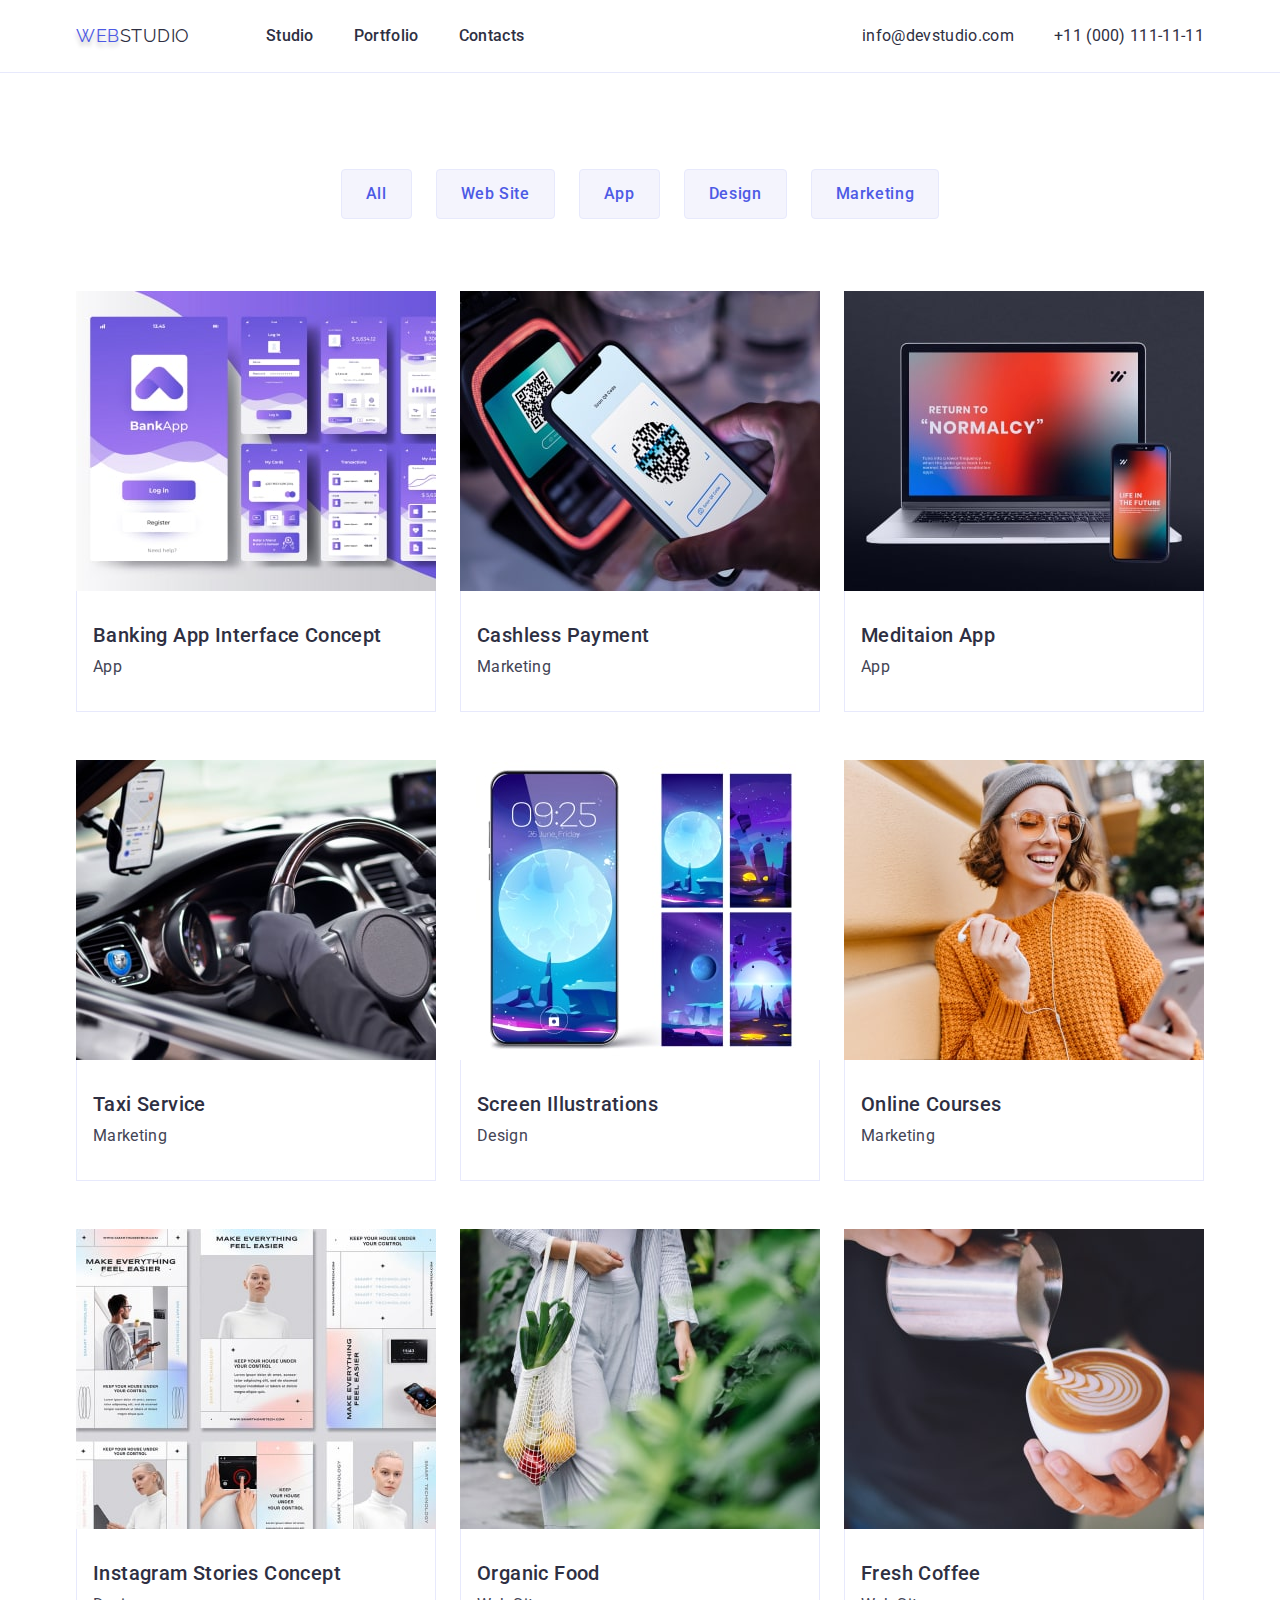
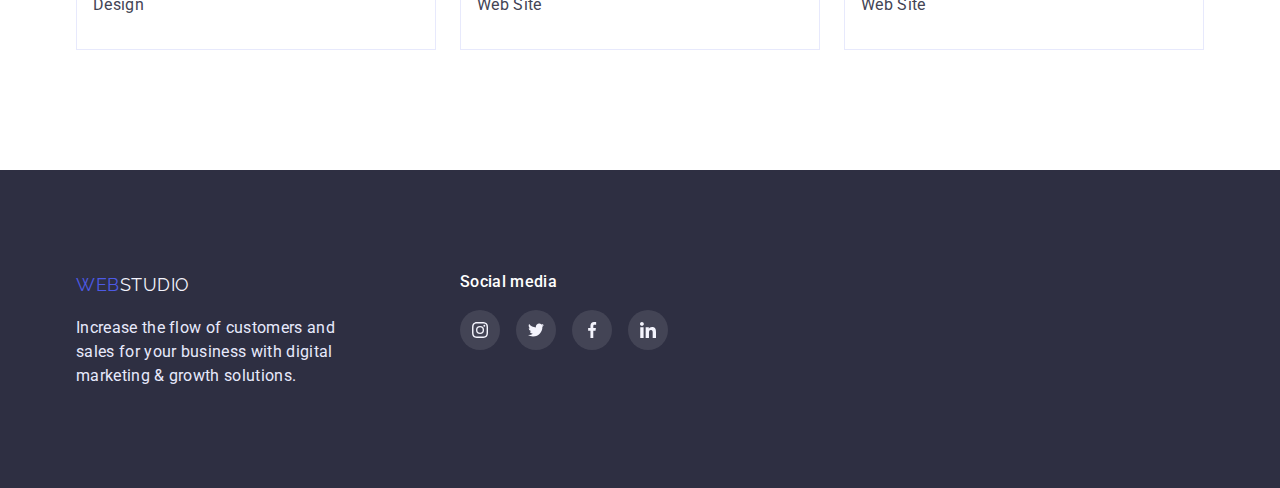
==== portfolio.html @ 9e589d65 "html+css:icons(svg)+shadow(PRINCIPLES+OUR-TEAM+CUSTOMERS)+Herobackground-image" ====
<!DOCTYPE html>
<html lang="en">
  <head>
    <meta charset="UTF-8">
    <meta http-equiv="X-UA-Compatible" content="IE=edge">
    <meta name="viewport" content="width=device-width, initial-scale=1.0">
    <!-- https://fonts.google.com font-family: 'Raleway' and 'Roboto' -->
    <link rel="preconnect" href="https://fonts.googleapis.com">
    <link rel="preconnect" href="https://fonts.gstatic.com" crossorigin>
    <link href="https://fonts.googleapis.com/css2?family=Raleway:wght@800&family=Roboto:wght@400;500;700;900&display=swap" rel="stylesheet">
    <!-- /https://fonts.google.com font-family: 'Raleway' and 'Roboto' -->
    <!-- Styles -->
    <link rel="stylesheet" href="https://cdnjs.cloudflare.com/ajax/libs/modern-normalize/1.0.0/modern-normalize.min.css"/>
    <link rel="stylesheet" href="./css/styles.css">
    <!-- /Styles -->
    <title>Portfolio</title>
  </head>
    <!--************* PORTFOLIO PAGE ****************-->
  <body>
    <!--================== HEADER ==================-->
    <header class="header-section">
      <div class="container header-all-nav">
        <nav class="header-menu">
          <!-- Logo Site -->
          <a class="header-logo list" href="./index.html"><span>Web</span>Studio</a>
          <!-- /Logo Site -->
          <!-- Menu Nav -->
          <ul class="header-list">
            <li class="header-menu-item list"><a class="header-menu-link link" href="./index.html">Studio</a></li>
            <li class="header-menu-item list"><a class="header-menu-link link" href="./portfolio.html">Portfolio</a></li>
            <li class="header-menu-item list"><a class="header-menu-link link" href="">Contacts</a></li>
          </ul>
          <!-- /Menu Nav -->
        </nav>
        <!-- Contacts -->
        <address class="header-address">
          <ul class="header-address-list">
            <li class="header-address-item list"><a class="header-address-link link" href="mailto:info@devstudio.com">info@devstudio.com</a></li>
            <li class="header-address-item list"><a class="header-address-link link" href="tel:+110001111111">+11 (000) 111-11-11</a></li>
          </ul>
        </address>
        <!-- /Contacts -->
      </div>
    </header>
    <!--================== /HEADER =================-->
    <!--=================== MAIN ===================-->
    <main>
      <!--====== EXAMPLES OF PROJECTS SECTION ======-->
      <section class="portfolio-section">
        <div class="container portfolio-container">
          <!-- delete in css -->
          <h1 class="visually-hidden">Portfolio (Examples of projects)</h1>
          <!-- Portfolio filter buttons-->
          <ul class="portfolio-button-list list">
            <li class="portfolio-button-item"><button type="button" class="portfolio-button btn">All</button></li>
            <li class="portfolio-button-item"><button type="button" class="portfolio-button btn">Web Site</button></li>
            <li class="portfolio-button-item"><button type="button" class="portfolio-button btn">App</button></li>
            <li class="portfolio-button-item"><button type="button" class="portfolio-button btn">Design</button></li>
            <li class="portfolio-button-item"><button type="button" class="portfolio-button btn">Marketing</button></li>
          </ul>
          <!-- /Portfolio filter buttons-->
      
          <!-- Row examples of projects -->
          <div class="portfolio-card-container">
            <ul class="portfolio-card-list list">
              <li class="portfolio-card-item">
                <article class="portfolio-card">
                  <div  class="portfolio-card-thumb">
                    <img class="portfolio-card-img" src="./images/row-one-foto-one-min.jpg" alt="banking-app-interface-concept-foto" width="360" height="300">
                  </div>
                  <div class="portfolio-card-content">
                    <h2 class="portfolio-card-subtitle subtitle">Banking App Interface Concept</h2>
                    <p class="portfolio-card-description text">App</p>
                  </div>
                </article>
              </li>
              <li class="portfolio-card-item">
                <article class="portfolio-card">
                  <div class="portfolio-card-thumb">
                    <img class="portfolio-card-img" src="./images/row-one-foto-two-min.jpg" alt="marketing-cashless-payment-foto" width="360" height="300">
                  </div>
                  <div class="portfolio-card-content">
                    <h2 class="portfolio-card-subtitle subtitle">Cashless Payment</h2>
                    <p class="portfolio-card-description text">Marketing</p>
                  </div>
                </article>
              </li>
              <li class="portfolio-card-item">
                <article class="portfolio-card">
                  <div class="portfolio-card-thumb">
                    <img class="portfolio-card-img" src="./images/row-one-foto-three-min.jpg" alt="app-meditaion-foto" width="360" height="300">
                  </div>
                  <div class="portfolio-card-content">
                    <h2 class="portfolio-card-subtitle subtitle">Meditaion App</h2>
                    <p class="portfolio-card-description text">App</p>
                  </div>
                </article>
              </li>
              <li class="portfolio-card-item">
                <article class="portfolio-card">
                  <div class="portfolio-card-thumb">
                    <img class="portfolio-card-img" src="./images/row-two-foto-one-min.jpg" alt="marketing-taxi-service-foto" width="360" height="300">
                  </div>
                  <div class="portfolio-card-content">
                    <h2 class="portfolio-card-subtitle subtitle">Taxi Service</h2>
                    <p class="portfolio-card-description text">Marketing</p>
                  </div>
                </article>
              </li>
              <li class="portfolio-card-item">
                <article class="portfolio-card">
                  <div class="portfolio-card-thumb">
                    <img class="portfolio-card-img" src="./images/row-two-foto-two-min.jpg" alt="design-screen-illustrations-foto" width="360"
                      height="300">
                  </div>
                  <div class="portfolio-card-content">
                    <h2 class="portfolio-card-subtitle subtitle">Screen Illustrations</h2>
                    <p class="portfolio-card-description text">Design</p>
                  </div>
                </article>
              </li>
              <li class="portfolio-card-item">
                <article class="portfolio-card">
                  <div class="portfolio-card-thumb">
                    <img class="portfolio-card-img" src="./images/row-two-foto-three-min.jpg" alt="marketing-online-courses-foto" width="360"
                      height="300">
                  </div>
                  <div class="portfolio-card-content">
                    <h2 class="portfolio-card-subtitle subtitle">Online Courses</h2>
                    <p class="portfolio-card-description text">Marketing</p>
                  </div>
                </article>
              </li>
              <li class="portfolio-card-item">
                <article class="portfolio-card">
                  <div class="portfolio-card-thumb">
                    <img class="portfolio-card-img" src="./images/row-three-foto-one-min.jpg" alt="design-instagram-stories-concept-design-foto" width="360" height="300">
                  </div>
                  <div class="portfolio-card-content">
                    <h2 class="portfolio-card-subtitle subtitle">Instagram Stories Concept</h2>
                    <p class="portfolio-card-description text">Design</p>
                  </div>
                </article>
              </li>
              <li class="portfolio-card-item">
                <article class="portfolio-card">
                  <div class="portfolio-card-thumb">
                    <img class="portfolio-card-img" src="./images/row-three-foto-two-min.jpg" alt="web-site-organic-food-foto" width="360" height="300">
                  </div>
                  <div class="portfolio-card-content">
                    <h2 class="portfolio-card-subtitle subtitle">Organic Food</h2>
                    <p class="portfolio-card-description text">Web Site</p>
                  </div>
                </article>
              </li>
              <li class="portfolio-card-item">
                <article class="portfolio-card">
                  <div class="portfolio-card-thumb">
                    <img class="portfolio-card-img" src="./images/row-three-foto-three-min.jpg" alt="web-fresh-coffee-site--foto" width="360" height="300">
                  </div>
                  <div class="portfolio-card-content">
                    <h2 class="portfolio-card-subtitle subtitle">Fresh Coffee</h2>
                    <p class="portfolio-card-description text">Web Site</p>
                  </div>
                </article>
              </li>
            </ul>
          </div>
        </div>
        </section>
      <!-- /Row examples of projects-->
      <!--====== /EXAMPLES OF PROJECTS SECTION =====-->
    </main>
    <!--================= /MAIN ====================-->
    <!--================== FOOTER ==================-->
    <footer class="footer-section">
      <div class="container footer-container">
        <div class="footer-container-logo">
          <a class="footer-logo list" href="./index.html"><span>Web</span>Studio</a>
          <p class="footer-description text"> Increase the flow of customers and sales for your business with digital
            marketing & growth solutions.</p>
        </div>
        <div class="footer-social">
          <h4 class="footer-social-titel">Social media</h4>
          <ul class="footer-social-list list">
            <li class="footer-social-item">
              <a class="footer-social-link" href="">
                <svg class="footer-icon" width="16" height="16">
                  <use href="./images/icons.svg#icon-instagram"></use>
                </svg>
              </a>
            </li>
            <li class="footer-social-item">
              <a class="footer-social-link" href="">
                <svg class="footer-icon" width="16" height="16">
                  <use href="./images/icons.svg#icon-twitter"></use>
                </svg>
              </a>
            </li>
            <li class="footer-social-item">
              <a class="footer-social-link" href="">
                <svg class="footer-icon" width="16" height="16">
                  <use href="./images/icons.svg#icon-facebook"></use>
                </svg>
              </a>
            </li>
            <li class="footer-social-item">
              <a class="footer-social-link" href="">
                <svg class="tfooter-icon" width="16" height="16">
                  <use href="./images/icons.svg#icon-linkedin"></use>
                </svg>
              </a>
            </li>
          </ul>
        </div>
      </div>
    </footer>
    <!--================= /FOOTER ==================-->
    <!--************* /PORTFOLIO PAGE **************-->
  </body>
</html>
---- css/styles.css ----
/* ---------------GENERAL SETTINGS-------------------- */
:root {
  /* -----text color---- */
  --first-text-color: #434455;
  --second-text-color: #FFFFFF;
  --third-text-color: #2E2F42;
  --fourth-text-color: #4D5AE5;
  --fifth-text-color: #F4F4FD;
  --sixth-text-color: #E7E9FC;
  /* -----background color----------*/
  --first-background-color: #2E2F42;
  --second-background-color:#F4F4FD;
  --third-background-color: #4D5AE5;
  --fourth-background-color: #FFFFFF;
  /* -------accent-color ----------*/
  --accent-color: #404BBF;
  /* ---------border color--------- */
  --border-color-img-portfolio: #E7E9FC;
  /* --------- found -------------- */
  --secondary-found: 'Raleway', sans-serif;
  /* -----settings padding, margin and gap*/
  --basic-settings-padding-section: 120px;
  --basic-settings-gap: 24px;
  /* -------border radius-------------- */
  --basic-border-radius: 4px;
}
body {
  font-family: "Roboto", sans-serif;
  color: #2E2F42;
}
/* margin and padding OFF */
h1,
h2,
h3,
h4,
h5,
h6,
p {
  margin: 0;
}
ul {
  margin: 0;
  padding: 0;
}

/* ------------------UNIVERSAL CLASSES--------------------- */
/* Centering and limiting content by width. Section padding */
.container{
  max-width: 1158px;
  margin: auto;
  padding: 0px 15px;
  width: 100%
}
.section{
  padding-top: var(--basic-settings-padding-section);
  padding-bottom: var(--basic-settings-padding-section);
}
/* delete marker */
.list {
  list-style: none;
}
/* delete underline */
.link {
  text-decoration: none;
}
/* hover and focus effect link*/
.link:hover,
.link:focus {
  color: var(--accent-color);
}
/* main title attributes */
.title {
  font-size: 36px;
  line-height: 1.11;
  text-align: center;
  letter-spacing: 0.02em;
  text-transform: capitalize;
}
/* main subtitle attributes */
.subtitle {
  font-weight: 500;
  font-size: 20px;
  line-height: 1.2;
  letter-spacing: 0.02em;
}
/* main description attributes */
.text {
  font-size: 16px;
  line-height: 1.5;
  letter-spacing: 0.02em;
  color: var(--first-text-color);
}
/* fading title effect */
.visually-hidden {
  position: absolute;
  width: 1px;
  height: 1px;
  margin: -1px;
  border: 0;
  padding: 0;
  white-space: nowrap;
  clip-path: inset(100%);
  clip: rect(0 0 0 0);
  overflow: hidden;
}
.btn {
  cursor: pointer;
  font-family: inherit;
  display: flex;
  font-weight: 500;
  font-size: 16px;
  line-height: 1.5;
  align-items: center;
  letter-spacing: 0.04em;
  border-radius: var(--basic-border-radius);
}
/* hover and focus effect button*/
.btn:hover,
.btn:focus {
  background: var(--accent-color);
  color: var(--second-text-color);
  border-radius: var(--basic-border-radius);
  border-color: var(--accent-color);
}
/* foto full */
.portfolio-card-img,
.team-card-img {
  display: block;
  max-width: 100%;
  height: auto;
}
/********************** MAIN PAGE ************************/

/* ---------------------HEADER-------------------------- */
.header-section {
  background: var(--fourth-background-color);
  border-bottom: 1px solid var(--sixth-text-color);
} 
.header-all-nav{
  display: flex;
}
/* ---logo------*/
.header-logo {
  margin-right: 76px;
  padding: 24px 0px;
}
.header-logo,
.header-logo span {
  text-decoration: none;
  font-family: var(--secondary-found);
  font-size: 18px;
  line-height: 1.33;
  letter-spacing: 0.03em;
  text-transform: uppercase;
  color: inherit;
}
.header-logo span {
  color: var(--fourth-text-color);
  text-shadow: 0px 4px 4px rgba(0, 0, 0, 0.25);
}
/* Menu navigation*/
.header-menu {
  display: flex;
}
.header-list {
  display: flex;
  column-gap: 40px;
}
.header-menu-link {
  display: flex;
  font-weight: 500;
  font-size: 16px;
  line-height: 1.5;
  letter-spacing: 0.02em;
  color: var(--third-text-color);
  padding: 24px 0px;
}
/* Contacts */
.header-address {
  display: flex;
  margin-left: auto;
  align-items: center;
  justify-content: center;
}
.header-address-list {
  display: flex;
  flex-wrap: wrap;
  justify-content: center;
  align-items: center;
  column-gap: 40px;
  padding-left: 40px;
  row-gap: 4px;
}
.header-address-link {
  display: flex;
  font-style: normal;
  font-size: 16px;
  line-height: 1.5;
  letter-spacing: 0.02em;
  color: var(--third-text-color);
}
.header-address-item {
  display: flex;
}
/* -----------------------HERO SECTION--------------------- */
.hero-section {
  max-width: 1440px;
  margin-left: auto;
  margin-right: auto;
  background-image: linear-gradient(rgba(46, 47, 66, 0.7), rgba(46, 47, 66, 0.7)), url('../images/people-office.jpg');
  /* background-position: center; */
  background-color: var(--first-background-color);
}
.hero-container {
  padding: 188px 0;
}
.hero-title-container{
  max-width: 496px;
  margin: auto;
}
.hero-title {
  max-width: 496px;
  font-weight: 700;
  font-size: 56px;
  line-height: 1.07;
  text-align: center;
  letter-spacing: 0.02em;
  color: var(--second-text-color);
}
.hero-button {
  display: block;
  width: 178px;
  padding: 16px 32px;
  margin: auto;
  margin-top: 48px;
  background: var(--third-background-color);
  color: var(--second-text-color);
  border-radius: var(--basic-border-radius); 
  border: 1px solid var(--third-background-color);
}

/* ---------------BASIC PRINCIPLES SECTION ------------------*/
.principles-list {
  display: flex;
  flex-wrap: wrap;
  gap: var(--basic-settings-gap);
  justify-content: center;
}
.principles-item {
  width: 264px;
  width: calc((100 - 72px)) / 4;
}
.principles-title {
  margin-top: 8px;
}
.principles-description {
  margin-top: 8px;
}
.principles-link {
  display: flex;
  padding: 24px 100px;
  height: 112px;
  width: 264px;
  background: #F4F4FD;
  border-radius: var(--basic-border-radius);
}
.principles-icon {
  display: block;
  width: 64px;
  height: 64px;

}

/* -------------- WHAT ARE WE DOING SECTION ---------------- */
.work-section{
padding-bottom: var(--basic-settings-padding-section);
}
.work-list {
  display: flex;
  flex-wrap: wrap;
  gap: var(--basic-settings-gap);
  margin-top: 72px;
  justify-content: center;
}
.work-item {
  width: calc((100 - 48px)) / 3;
}
/* -------------------- OUR TEAM SECTION ------------------- */
.team-section {
  background: var(--second-background-color);
}
  .team-card-list{
  display: flex;
  flex-wrap: wrap;
  gap: var(--basic-settings-gap);
  margin-top: 72px;
  justify-content: center;
  
}
.team-card-item {
  background: var(--fourth-background-color);
  max-width: calc((100 - 72px)) / 4;
  box-shadow: 0px 1px 6px rgba(46, 47, 66, 0.08), 0px 1px 1px rgba(46, 47, 66, 0.16), 0px 2px 1px rgba(46, 47, 66, 0.08);
  border-radius: 0px 0px var(--basic-border-radius) var(--basic-border-radius);
}
.team-card-description {
  margin-top: 8px;
}
.team-card-content {
  padding: 32px 16px;
  text-align: center;
  background: var(--second-text-color);
  border-radius: 0px 0px var(--basic-border-radius) var(--basic-border-radius);
}
.team-card-social-list {
  display: flex;
  margin-top: 8px;
  gap: var(--basic-settings-gap);
}
  .team-card-social-item {
  height: 40px;
  width: 40px;
  }
.team-card-social-link {
  background: #4D5AE5;
  border-radius: 50%;
  width: 100%;
  height: 100%;
  display: flex;
  align-items: center;
  justify-content: center;
}
.team-card-icon {
  width: 16px;
  height: 16px;
}
.team-card-social-link:is(:hover, :focus) {
background: #404BBF;
}
/* ---------------- CUSTOMERS ----------------------- */
.customer-section {
  padding-top: 130px;
  padding-bottom: var(--basic-settings-padding-section);
}
.customer-title {
  text-align: center;
}
.customer-list {
  display: flex;
  margin-top: 72px;
  gap: var(--basic-settings-gap);
  width: calc((100 - 5 * var(--basic-settings-gap))) / 6;
  flex-wrap: wrap;
  justify-content: center;
}
.customer-item {
  display: flex;
}
.customer-link {
  width: 168px;
  height: 88px;
  display: flex;
}
.customer-icon {
  fill: #8E8F99;
  border: 1px solid #8E8F99;
  border-radius: var(--basic-border-radius);
}
.customer-link:is(:hover, :focus) .customer-icon {
  fill: var(--accent-color);
  border: 1px solid var(--accent-color);
  border-radius: var(--basic-border-radius);
}
/* ***************** PORTFOLIO PAGE ************************ */
/* -------- EXAMPLES OF PROJECTS SECTION ------------------- */
/* Portfolio filter buttons */
.portfolio-section{
  padding-bottom: var(--basic-settings-padding-section);
  padding-top: 96px;  
}
.portfolio-button {
  display: flex;
  background: var(--second-background-color);
  border: 1px solid var(--sixth-text-color);
  border-radius: var(--basic-border-radius);
  color: var(--fourth-text-color);
  padding: 12px  24px;
}
.portfolio-button-list {
  display: flex;
  flex-wrap: wrap;
  justify-content: center;
  gap: var(--basic-settings-gap);
}
.portfolio-button:is(:hover, :focus) {
  box-shadow: 0px 3px 1px rgba(0, 0, 0, 0.1),
  0px 2px 1px rgba(0, 0, 0, 0.08),
  0px 2px 2px rgba(0, 0, 0, 0.12);
}
/*Row examples of projects */
.portfolio-card-list {
  display: flex;
  flex-wrap: wrap;
  row-gap: 48px;
  column-gap: var(--basic-settings-gap);
  margin-top: 72px;
  justify-content: center;
}
.portfolio-card-item {
  width: calc((100 - 48px)) / 3;
}
.portfolio-card-item:hover {
  box-shadow: 0px 1px 6px rgba(46, 47, 66, 0.08);
}
.portfolio-card-content {
  padding: 32px 16px;
  background: var(--second-text-color);
  border-bottom: 1px solid var(--border-color-img-portfolio);
  border-right: 1px solid var(--border-color-img-portfolio);
  border-left: 1px solid var(--border-color-img-portfolio);
}
.portfolio-card-description {
  margin-top: 8px;
}
/* ------------------ FOOTER --------------------------*/
.footer-section{
  padding-top: 100px;
  padding-bottom: 100px;
  background: var(--first-background-color);
}
.footer-container{
  display: flex;
  flex-wrap: wrap;
  gap: 120px;

}
.footer-container-logo {
  max-width: 264px;
}
.footer-logo,
.footer-logo span {
  text-decoration: none;
  font-family: var(--secondary-found);
  font-size: 18px;
  line-height: 1.67;
  align-items: center;
  letter-spacing: 0.03em;
  text-transform: uppercase;
  color: var(--fifth-text-color);
  padding: 0;
  width: 115px;
  height: 22px;
}
.footer-logo span {
  color: var(--fourth-text-color);
}
.footer-description {
  margin-top: 16px;
  flex-direction: column;
  flex-direction: row-reverse;
  color: var(--sixth-text-color);
}
.footer-social {
  min-width: 80px;
}
.footer-social-titel {
  font-weight: 500;
  font-size: 16px;
  line-height: 1.5;
  letter-spacing: 0.02em;
  color: var(--second-text-color);
}
.footer-social-list {
  display: flex;
  margin-top: 16px;
  gap: 16px;
}
.footer-social-item {
  height: 40px;
  width: 40px;
}
.footer-social-link {
  background: rgba(255, 255, 255, 0.1);
  border-radius: 50%;
  width: 100%;
  height: 100%;
  display: flex;
  align-items: center;
  justify-content: center;
}
.footer-icon {
  width: 16px;
  height: 16px;
}
.footer-social-link:is(:hover, :focus) {
  background: #31D0AA;
}
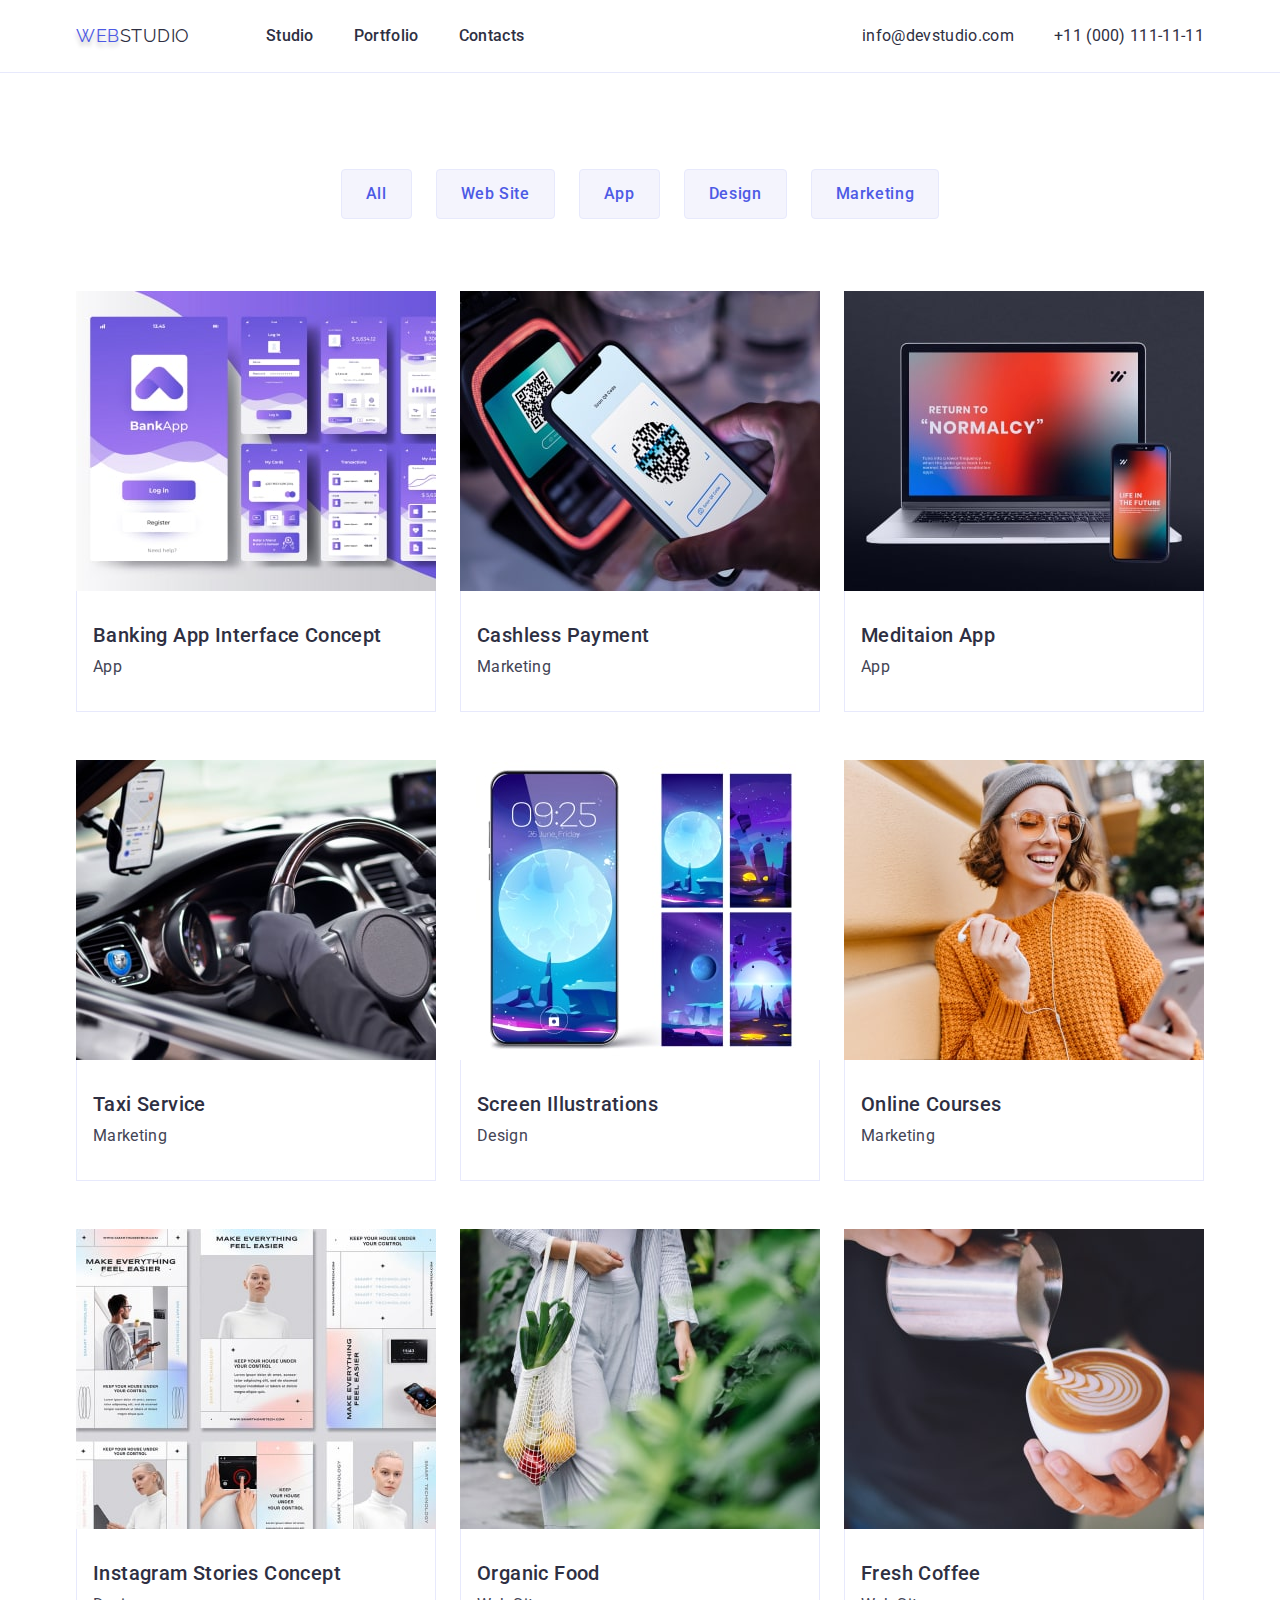
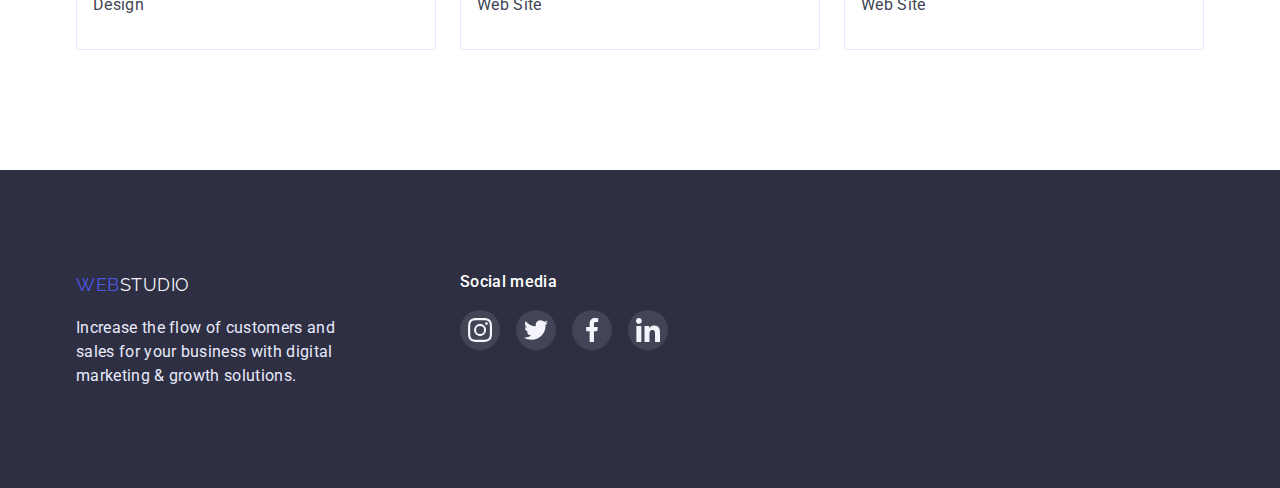
==== commit ab920164: "icon-footer" ====
--- a/portfolio.html
+++ b/portfolio.html
@@ -185,28 +185,28 @@
           <ul class="footer-social-list list">
             <li class="footer-social-item">
               <a class="footer-social-link" href="">
-                <svg class="footer-icon" width="16" height="16">
+                <svg class="footer-icon" width="24" height="24">
                   <use href="./images/icons.svg#icon-instagram"></use>
                 </svg>
               </a>
             </li>
             <li class="footer-social-item">
               <a class="footer-social-link" href="">
-                <svg class="footer-icon" width="16" height="16">
+                <svg class="footer-icon" width="24" height="24">
                   <use href="./images/icons.svg#icon-twitter"></use>
                 </svg>
               </a>
             </li>
             <li class="footer-social-item">
               <a class="footer-social-link" href="">
-                <svg class="footer-icon" width="16" height="16">
+                <svg class="footer-icon" width="24" height="24">
                   <use href="./images/icons.svg#icon-facebook"></use>
                 </svg>
               </a>
             </li>
             <li class="footer-social-item">
               <a class="footer-social-link" href="">
-                <svg class="tfooter-icon" width="16" height="16">
+                <svg class="tfooter-icon" width="24" height="24">
                   <use href="./images/icons.svg#icon-linkedin"></use>
                 </svg>
               </a>
--- a/css/styles.css
+++ b/css/styles.css
@@ -256,7 +256,7 @@
 .principles-description {
   margin-top: 8px;
 }
-.principles-link {
+.principles-item-icon {
   display: flex;
   padding: 24px 100px;
   height: 112px;
@@ -266,9 +266,8 @@
 }
 .principles-icon {
   display: block;
-  width: 64px;
-  height: 64px;
-
+  /* width: 64px;
+  height: 64px; */
 }
 
 /* -------------- WHAT ARE WE DOING SECTION ---------------- */
@@ -295,7 +294,6 @@
   gap: var(--basic-settings-gap);
   margin-top: 72px;
   justify-content: center;
-  
 }
 .team-card-item {
   background: var(--fourth-background-color);
@@ -489,8 +487,8 @@
   justify-content: center;
 }
 .footer-icon {
-  width: 16px;
-  height: 16px;
+  width: 24px;
+  height: 24px;
 }
 .footer-social-link:is(:hover, :focus) {
   background: #31D0AA;
